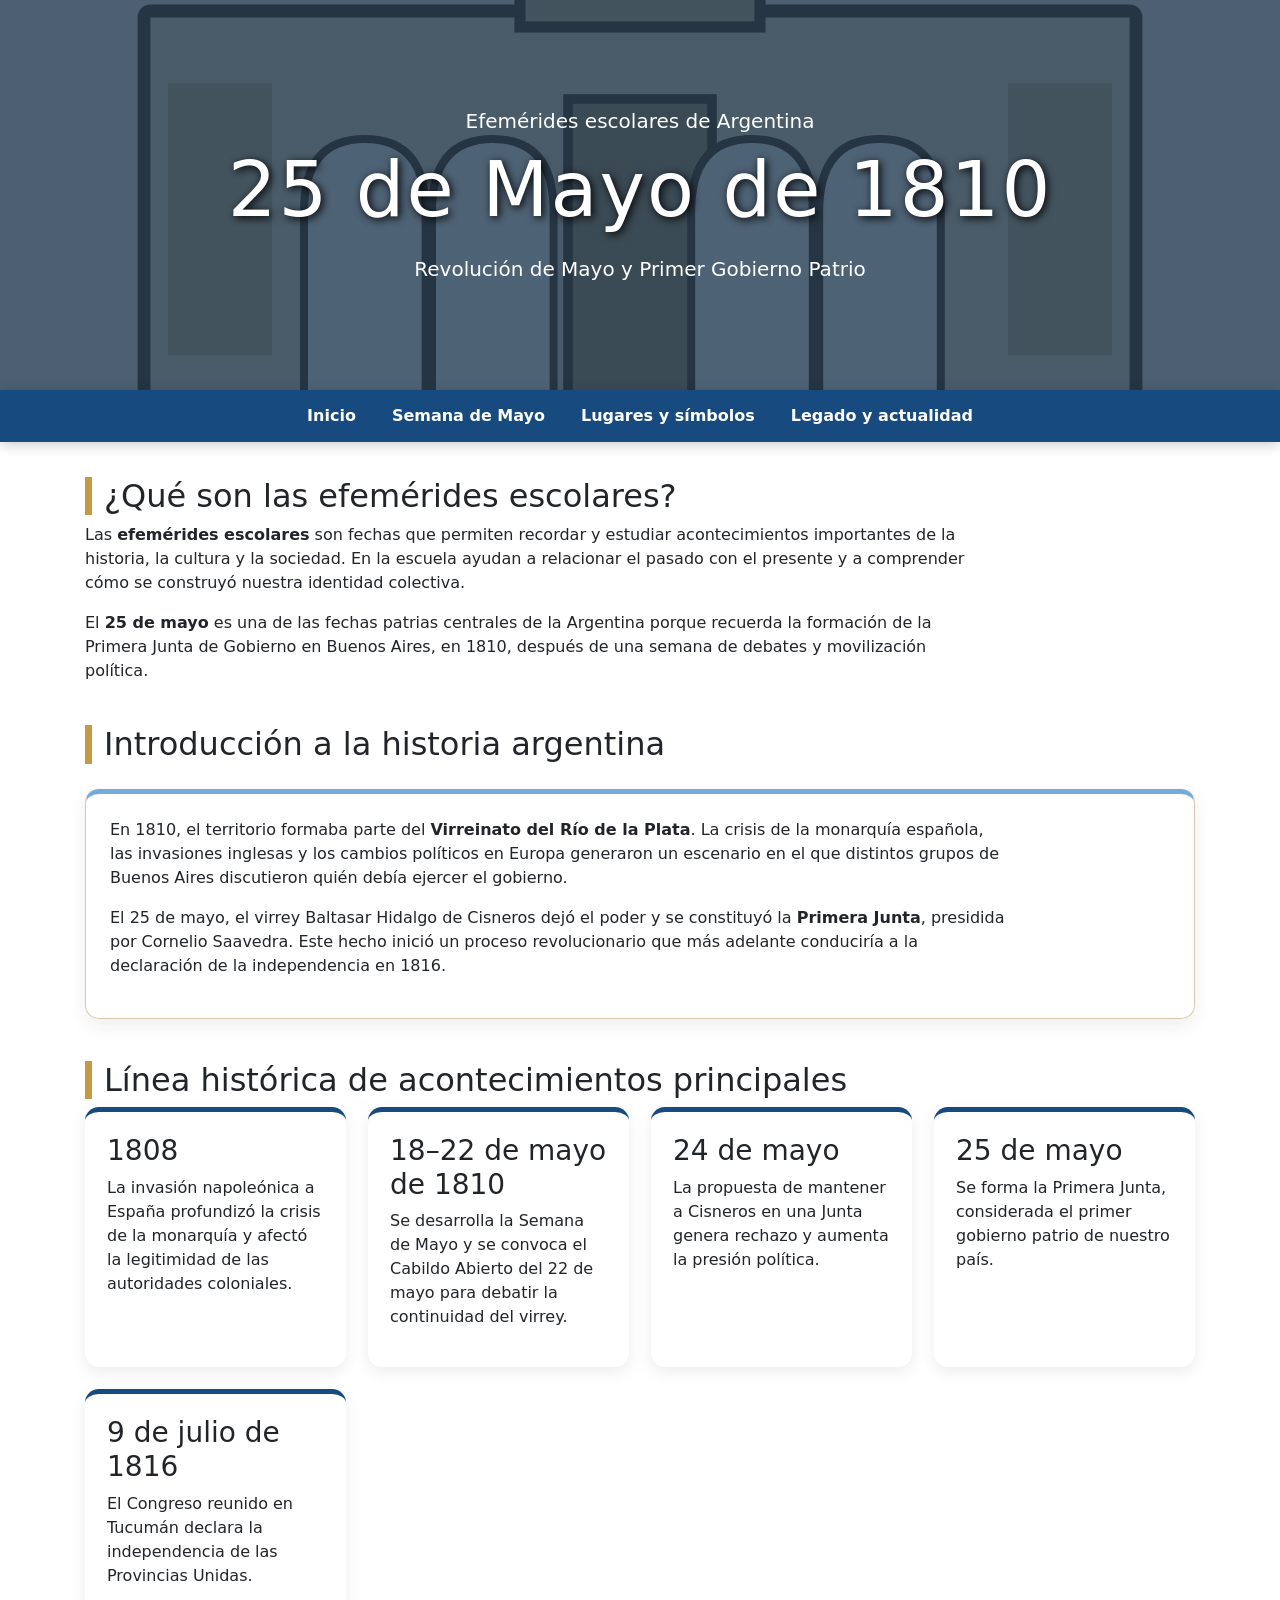
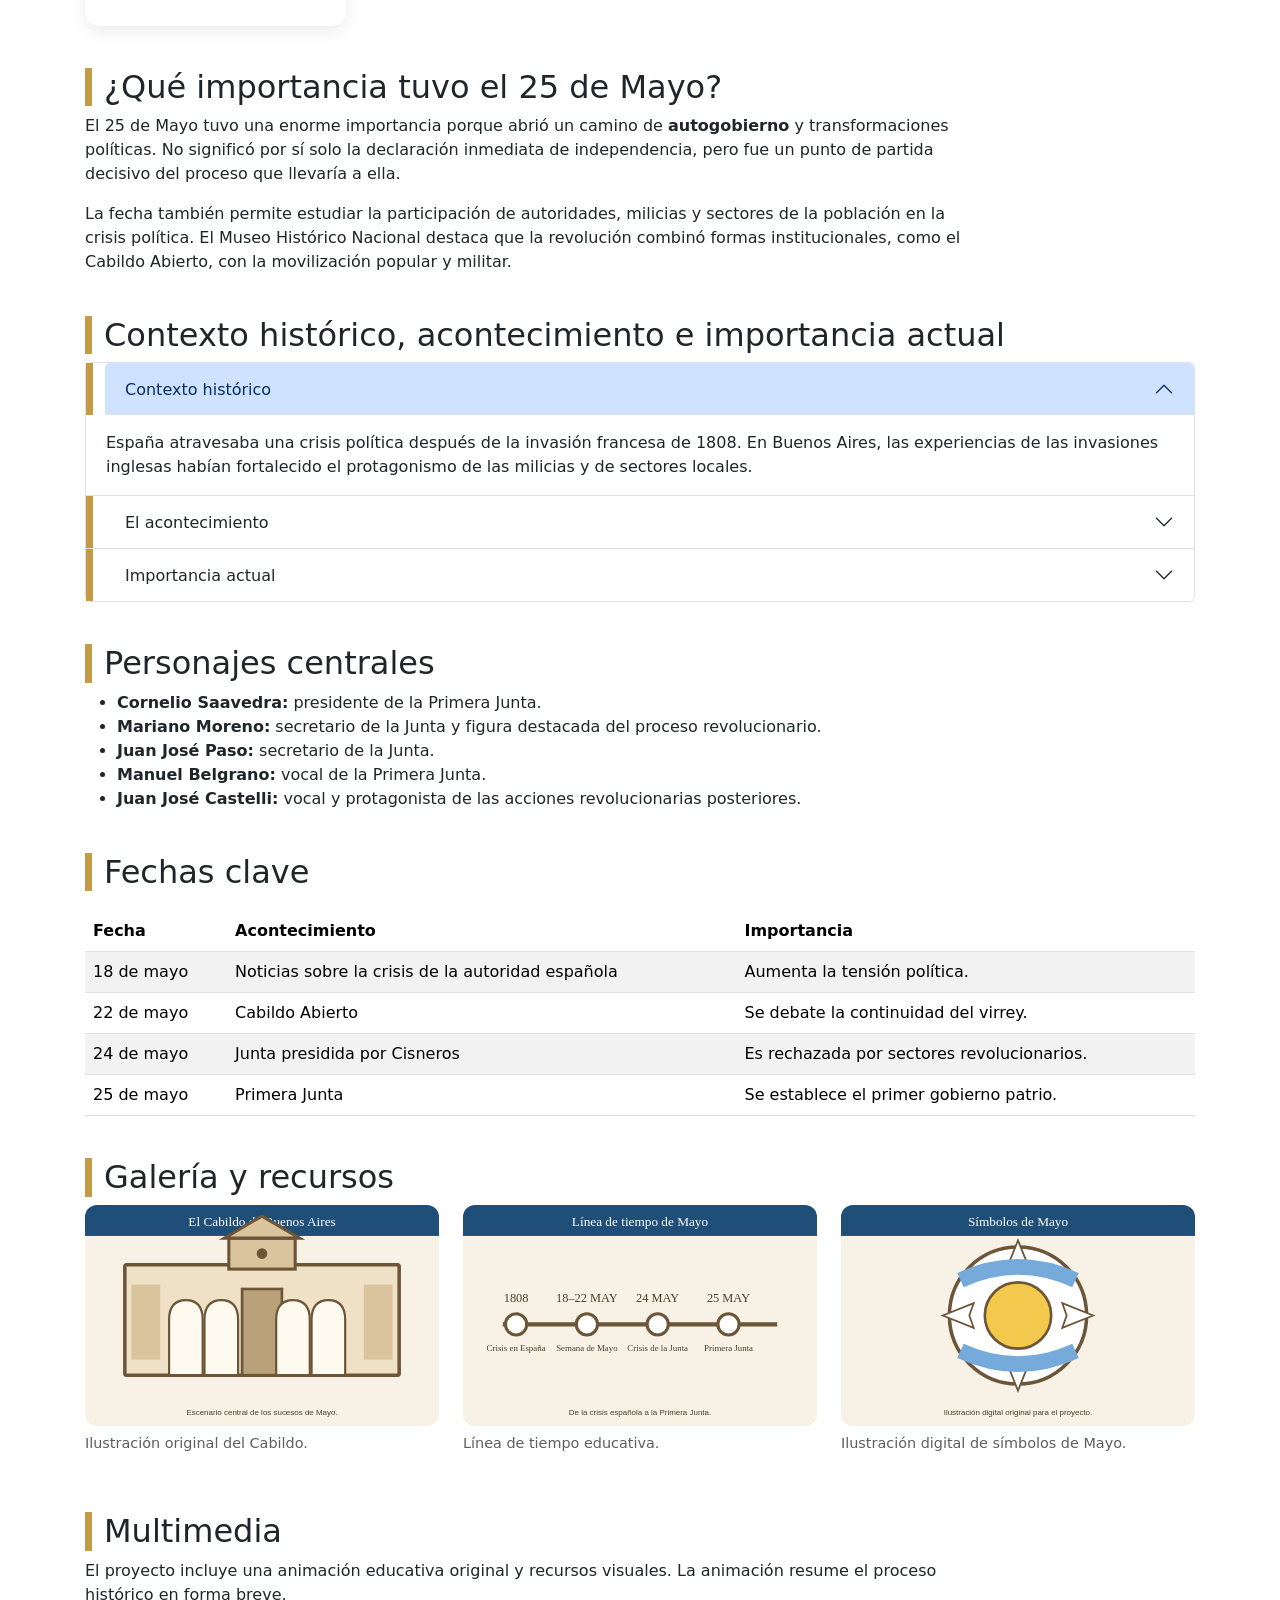
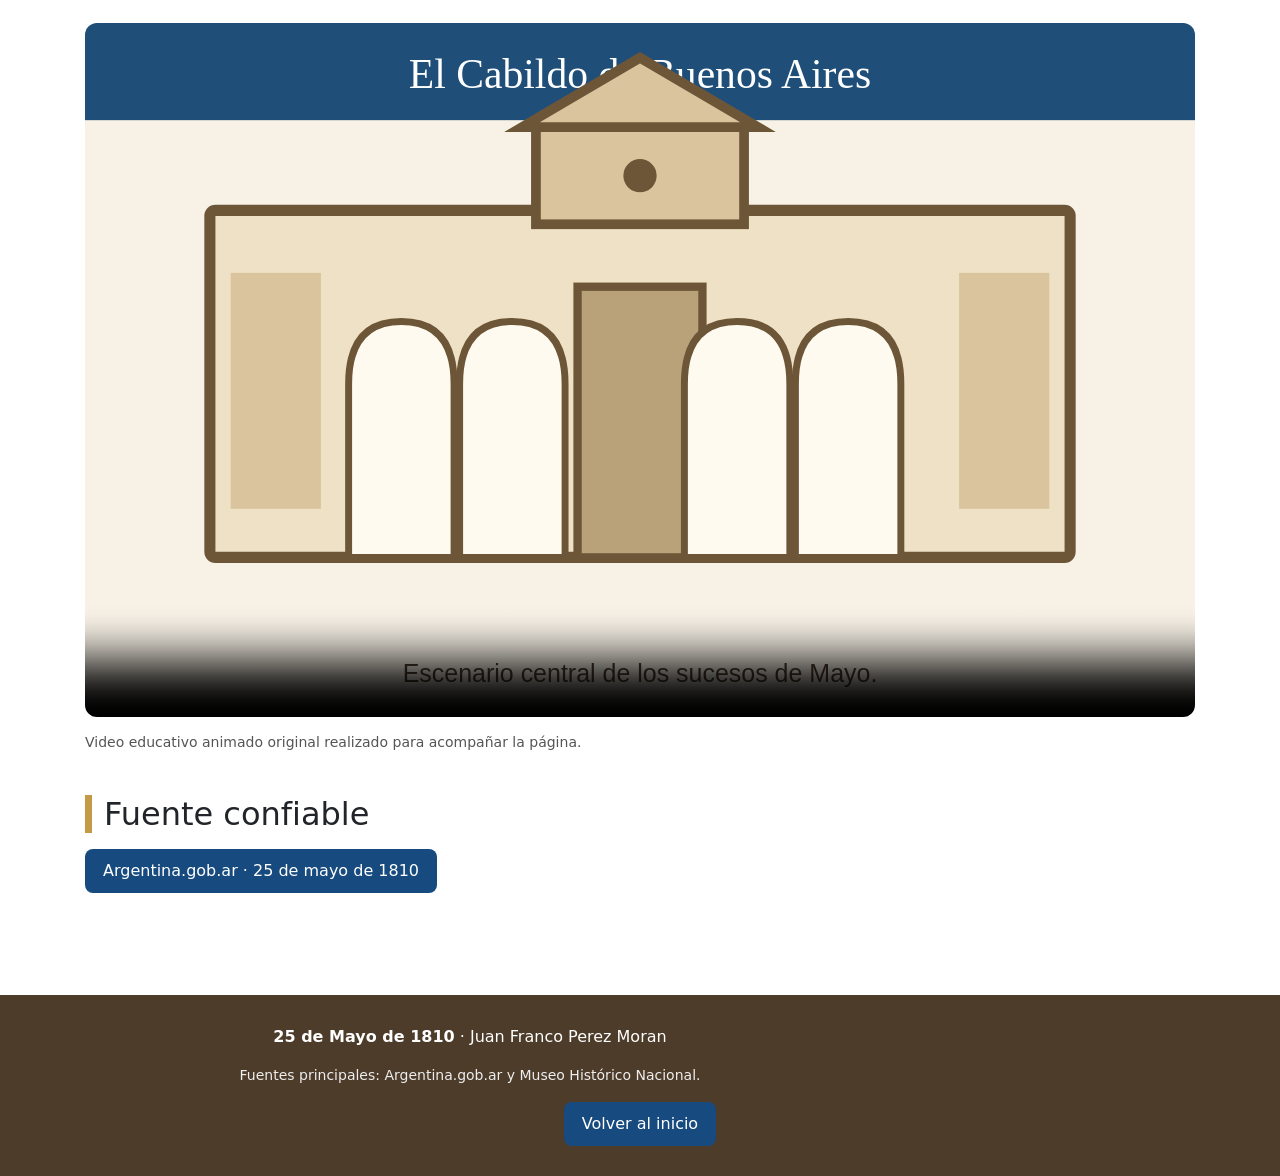
==== index.html @ 248586af "Add files via upload" ====
<!DOCTYPE html>
<html lang="es">
<head>
  <meta charset="UTF-8">
  <meta name="viewport" content="width=device-width, initial-scale=1.0">
  <meta name="description" content="Trabajo práctico sobre el 25 de Mayo y la Revolución de Mayo de 1810.">
  <title>25 de Mayo de 1810 | Inicio</title>
  <link rel="stylesheet" href="css/style.css">
  
<link href="https://cdn.jsdelivr.net/npm/bootstrap@5.3.3/dist/css/bootstrap.min.css" rel="stylesheet">
<script src="https://cdn.jsdelivr.net/npm/bootstrap@5.3.3/dist/js/bootstrap.bundle.min.js"></script>

</head>
<body>
<header class="hero">
  <div>
    <p class="mb-2">Efemérides escolares de Argentina</p>
    <h1>25 de Mayo de 1810</h1>
    <p>Revolución de Mayo y Primer Gobierno Patrio</p>
  </div>
</header>

<nav>
  <div class="nav-inner">
    <a href="index.html">Inicio</a>
    <a href="semana.html">Semana de Mayo</a>
    <a href="lugares.html">Lugares y símbolos</a>
    <a href="legado.html">Legado y actualidad</a>
  </div>
</nav>

<main>
  <section id="introduccion">
    <h2>¿Qué son las efemérides escolares?</h2>
    <p>Las <strong>efemérides escolares</strong> son fechas que permiten recordar y estudiar acontecimientos importantes de la historia, la cultura y la sociedad. En la escuela ayudan a relacionar el pasado con el presente y a comprender cómo se construyó nuestra identidad colectiva.</p>
    <p>El <strong>25 de mayo</strong> es una de las fechas patrias centrales de la Argentina porque recuerda la formación de la Primera Junta de Gobierno en Buenos Aires, en 1810, después de una semana de debates y movilización política.</p>
  </section>

  <section>
    <h2>Introducción a la historia argentina</h2>
    <div class="destacado" id="importancia">
      <p>En 1810, el territorio formaba parte del <strong>Virreinato del Río de la Plata</strong>. La crisis de la monarquía española, las invasiones inglesas y los cambios políticos en Europa generaron un escenario en el que distintos grupos de Buenos Aires discutieron quién debía ejercer el gobierno.</p>
      <p>El 25 de mayo, el virrey Baltasar Hidalgo de Cisneros dejó el poder y se constituyó la <strong>Primera Junta</strong>, presidida por Cornelio Saavedra. Este hecho inició un proceso revolucionario que más adelante conduciría a la declaración de la independencia en 1816.</p>
    </div>
  </section>

  <section>
    <h2>Línea histórica de acontecimientos principales</h2>
    <div class="grid">
      <div class="card-historia"><h3>1808</h3><p>La invasión napoleónica a España profundizó la crisis de la monarquía y afectó la legitimidad de las autoridades coloniales.</p></div>
      <div class="card-historia"><h3>18–22 de mayo de 1810</h3><p>Se desarrolla la Semana de Mayo y se convoca el Cabildo Abierto del 22 de mayo para debatir la continuidad del virrey.</p></div>
      <div class="card-historia"><h3>24 de mayo</h3><p>La propuesta de mantener a Cisneros en una Junta genera rechazo y aumenta la presión política.</p></div>
      <div class="card-historia"><h3>25 de mayo</h3><p>Se forma la Primera Junta, considerada el primer gobierno patrio de nuestro país.</p></div>
      <div class="card-historia"><h3>9 de julio de 1816</h3><p>El Congreso reunido en Tucumán declara la independencia de las Provincias Unidas.</p></div>
    </div>
  </section>

  <section>
    <h2>¿Qué importancia tuvo el 25 de Mayo?</h2>
    <p>El 25 de Mayo tuvo una enorme importancia porque abrió un camino de <strong>autogobierno</strong> y transformaciones políticas. No significó por sí solo la declaración inmediata de independencia, pero fue un punto de partida decisivo del proceso que llevaría a ella.</p>
    <p>La fecha también permite estudiar la participación de autoridades, milicias y sectores de la población en la crisis política. El Museo Histórico Nacional destaca que la revolución combinó formas institucionales, como el Cabildo Abierto, con la movilización popular y militar.</p>
  </section>

  <section>
    <h2>Contexto histórico, acontecimiento e importancia actual</h2>
    <div class="accordion" id="accordionContexto">
      <div class="accordion-item">
        <h2 class="accordion-header"><button class="accordion-button" data-bs-toggle="collapse" data-bs-target="#c1">Contexto histórico</button></h2>
        <div id="c1" class="accordion-collapse collapse show"><div class="accordion-body">España atravesaba una crisis política después de la invasión francesa de 1808. En Buenos Aires, las experiencias de las invasiones inglesas habían fortalecido el protagonismo de las milicias y de sectores locales.</div></div>
      </div>
      <div class="accordion-item">
        <h2 class="accordion-header"><button class="accordion-button collapsed" data-bs-toggle="collapse" data-bs-target="#c2">El acontecimiento</button></h2>
        <div id="c2" class="accordion-collapse collapse"><div class="accordion-body">El 25 de mayo de 1810 se conformó la Primera Junta: Cornelio Saavedra fue presidente; Mariano Moreno y Juan José Paso fueron secretarios; y hubo seis vocales, entre ellos Manuel Belgrano y Juan José Castelli.</div></div>
      </div>
      <div class="accordion-item">
        <h2 class="accordion-header"><button class="accordion-button collapsed" data-bs-toggle="collapse" data-bs-target="#c3">Importancia actual</button></h2>
        <div id="c3" class="accordion-collapse collapse"><div class="accordion-body">La fecha se conmemora como Día de la Revolución de Mayo y Día de la Patria. En la escuela permite reflexionar sobre ciudadanía, participación, soberanía y construcción colectiva.</div></div>
      </div>
    </div>
  </section>

  <section>
    <h2>Personajes centrales</h2>
    <ul>
      <li><strong>Cornelio Saavedra:</strong> presidente de la Primera Junta.</li>
      <li><strong>Mariano Moreno:</strong> secretario de la Junta y figura destacada del proceso revolucionario.</li>
      <li><strong>Juan José Paso:</strong> secretario de la Junta.</li>
      <li><strong>Manuel Belgrano:</strong> vocal de la Primera Junta.</li>
      <li><strong>Juan José Castelli:</strong> vocal y protagonista de las acciones revolucionarias posteriores.</li>
    </ul>
  </section>

  <section>
    <h2>Fechas clave</h2>
    <table class="table table-striped table-hover">
      <thead><tr><th>Fecha</th><th>Acontecimiento</th><th>Importancia</th></tr></thead>
      <tbody>
        <tr><td>18 de mayo</td><td>Noticias sobre la crisis de la autoridad española</td><td>Aumenta la tensión política.</td></tr>
        <tr><td>22 de mayo</td><td>Cabildo Abierto</td><td>Se debate la continuidad del virrey.</td></tr>
        <tr><td>24 de mayo</td><td>Junta presidida por Cisneros</td><td>Es rechazada por sectores revolucionarios.</td></tr>
        <tr><td>25 de mayo</td><td>Primera Junta</td><td>Se establece el primer gobierno patrio.</td></tr>
      </tbody>
    </table>
  </section>

  <section>
    <h2>Galería y recursos</h2>
    <div class="row g-4">
      <div class="col-md-4"><figure><img src="img/cabildo.svg" alt="Ilustración del Cabildo de Buenos Aires"><figcaption>Ilustración original del Cabildo.</figcaption></figure></div>
      <div class="col-md-4"><figure><img src="img/linea_mayo.svg" alt="Línea de tiempo de la Semana de Mayo"><figcaption>Línea de tiempo educativa.</figcaption></figure></div>
      <div class="col-md-4"><figure><img src="img/simbolo_mayo.svg" alt="Símbolos asociados a Mayo"><figcaption>Ilustración digital de símbolos de Mayo.</figcaption></figure></div>
    </div>
  </section>

  <section>
    <h2>Multimedia</h2>
    <p>El proyecto incluye una animación educativa original y recursos visuales. La animación resume el proceso histórico en forma breve.</p>
    <video class="media" controls width="100%" poster="img/cabildo.svg">
      <source src="video/video_25_mayo.mp4" type="video/mp4">
      Tu navegador no puede reproducir este video.
    </video>
    <p class="small mt-2">Video educativo animado original realizado para acompañar la página.</p>
  </section>

  <section>
    <h2>Fuente confiable</h2>
    <p></p>
    <a class="btn-patria" target="_blank" rel="noopener" href="https://www.argentina.gob.ar/node/431366">Argentina.gob.ar · 25 de mayo de 1810</a>
  </section>
</main>

<footer>
  <p><strong>25 de Mayo de 1810</strong> · Juan Franco Perez Moran</p>
  <p class="small" style="color:#eee">Fuentes principales: Argentina.gob.ar y Museo Histórico Nacional.</p>
  <a class="btn-patria" href="index.html">Volver al inicio</a>
</footer>
</body>
</html>
---- css/style.css ----
/* =========================================================
   SITIO WEB: 25 DE MAYO - REVOLUCIÓN DE MAYO
   Hoja de estilos externa
   ========================================================= */

:root {
  --azul: #174a7e;
  --azul-claro: #75aadb;
  --celeste: #dcecf8;
  --crema: #f7f1e6;
  --dorado: #c49a45;
  --marron: #4d3c2a;
  --blanco: #ffffff;
}

* { box-sizing: border-box; }

html { scroll-behavior: smooth; }

body {
  margin: 0;
  background: var(--crema);
  color: #252525;
  font-family: Georgia, "Times New Roman", serif;
  line-height: 1.7;
}

header {
  /* Fondo de imagen solicitado en la consigna */
  background:
    linear-gradient(rgba(10, 40, 70, .72), rgba(10, 40, 70, .72)),
    url("../img/cabildo.svg") center/cover no-repeat;
  min-height: 390px;
  display: flex;
  align-items: center;
  justify-content: center;
  text-align: center;
  padding: 50px 20px;
  color: white;
}

.hero h1 {
  font-size: clamp(2.4rem, 6vw, 4.8rem);
  margin: 0;
  letter-spacing: 2px;
  text-shadow: 2px 2px 8px #000;
}

.hero p {
  font-size: 1.25rem;
  max-width: 850px;
  margin: 18px auto;
}

nav {
  /* Fondo de color en el Nav */
  background: var(--azul);
  position: sticky;
  top: 0;
  z-index: 1000;
  box-shadow: 0 3px 12px rgba(0,0,0,.2);
}

.nav-inner {
  max-width: 1150px;
  margin: auto;
  display: flex;
  flex-wrap: wrap;
  justify-content: center;
}

nav a {
  color: white;
  text-decoration: none;
  padding: 14px 18px;
  font-weight: bold;
}

nav a:hover { background: #0d3459; }

main {
  max-width: 1150px;
  margin: auto;
  padding: 35px 20px 60px;
}

section {
  margin-bottom: 42px;
}

h2 {
  color: var(--azul);
  border-left: 7px solid var(--dorado);
  padding-left: 12px;
}

h3 { color: var(--marron); }

p { max-width: 900px; }

.destacado {
  background: white;
  border: 1px solid #d8c9ad;
  border-radius: 14px;
  padding: 24px;
  margin: 25px 0;
  box-shadow: 0 6px 18px rgba(50,40,20,.08);
}

#importancia {
  border-top: 5px solid var(--azul-claro);
}

.grid {
  display: grid;
  grid-template-columns: repeat(auto-fit, minmax(260px, 1fr));
  gap: 22px;
}

.card-historia {
  background: white;
  border-radius: 14px;
  padding: 22px;
  border-top: 5px solid var(--azul);
  box-shadow: 0 5px 16px rgba(0,0,0,.08);
}

img, .media {
  max-width: 100%;
  border-radius: 12px;
}

figure { margin: 0; }

figcaption {
  font-size: .9rem;
  color: #5e5e5e;
  margin-top: 7px;
}

table {
  width: 100%;
  border-collapse: collapse;
  background: white;
  margin: 20px 0;
}

th, td {
  padding: 13px;
  border: 1px solid #cfc3ae;
  text-align: left;
}

th {
  background: var(--azul);
  color: white;
}

blockquote {
  border-left: 5px solid var(--dorado);
  background: #fff;
  padding: 18px 22px;
  margin: 25px 0;
  font-style: italic;
}

footer {
  /* Fondo de color en el Footer */
  background: var(--marron);
  color: white;
  text-align: center;
  padding: 30px 20px;
}

.btn-patria {
  display: inline-block;
  background: var(--azul);
  color: white;
  padding: 10px 18px;
  border-radius: 8px;
  text-decoration: none;
  border: none;
  cursor: pointer;
}

.btn-patria:hover { background: #0d3459; }

.ia-badge {
  display: inline-block;
  background: #ece3cf;
  color: #4d3c2a;
  border-radius: 30px;
  padding: 5px 12px;
  font-size: .8rem;
  font-weight: bold;
}

.timeline {
  border-left: 5px solid var(--azul);
  margin: 25px 0;
  padding-left: 25px;
}

.timeline article {
  margin-bottom: 25px;
  position: relative;
}

.timeline article::before {
  content: "";
  width: 15px;
  height: 15px;
  background: var(--dorado);
  border: 3px solid white;
  border-radius: 50%;
  position: absolute;
  left: -35px;
  top: 7px;
}

.small { font-size: .92rem; color: #555; }

@media (max-width: 650px) {
  nav a { padding: 10px 11px; font-size: .9rem; }
  header { min-height: 330px; }
  .hero h1 { font-size: 2.5rem; }
}
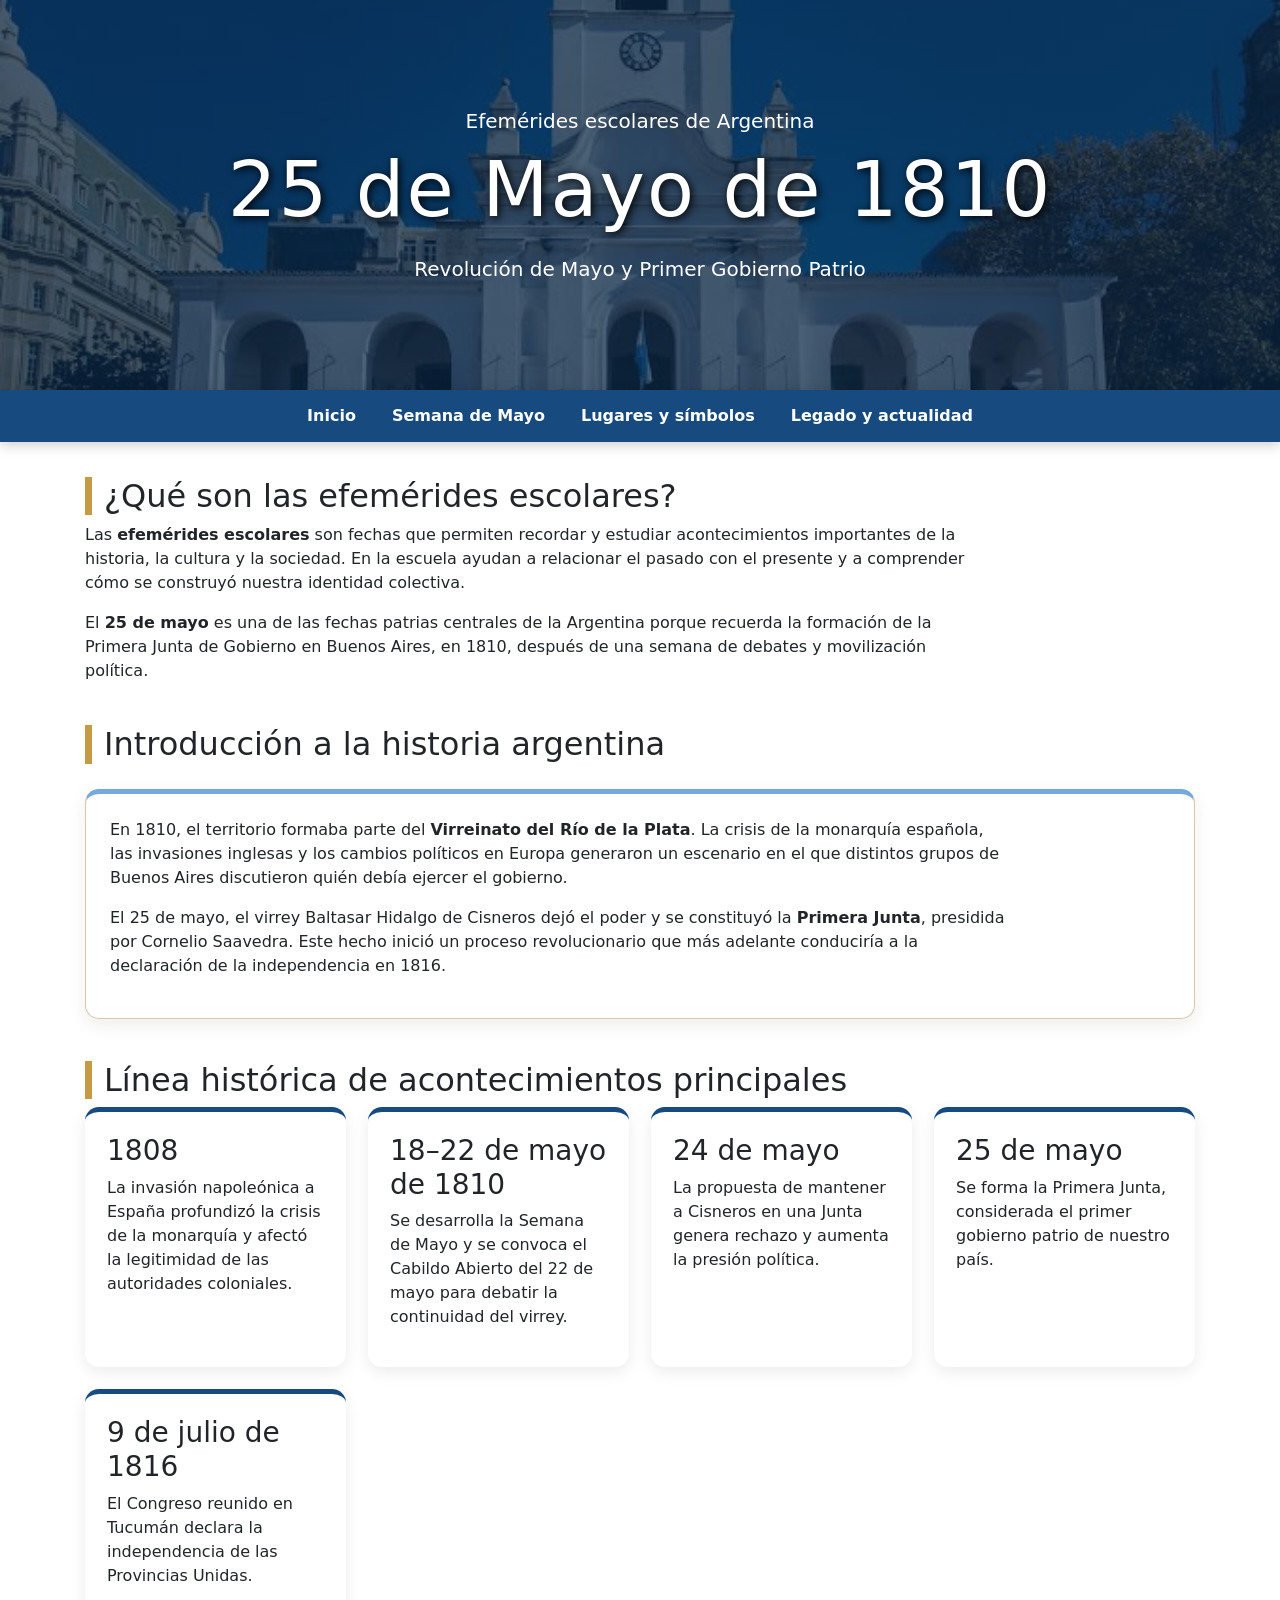
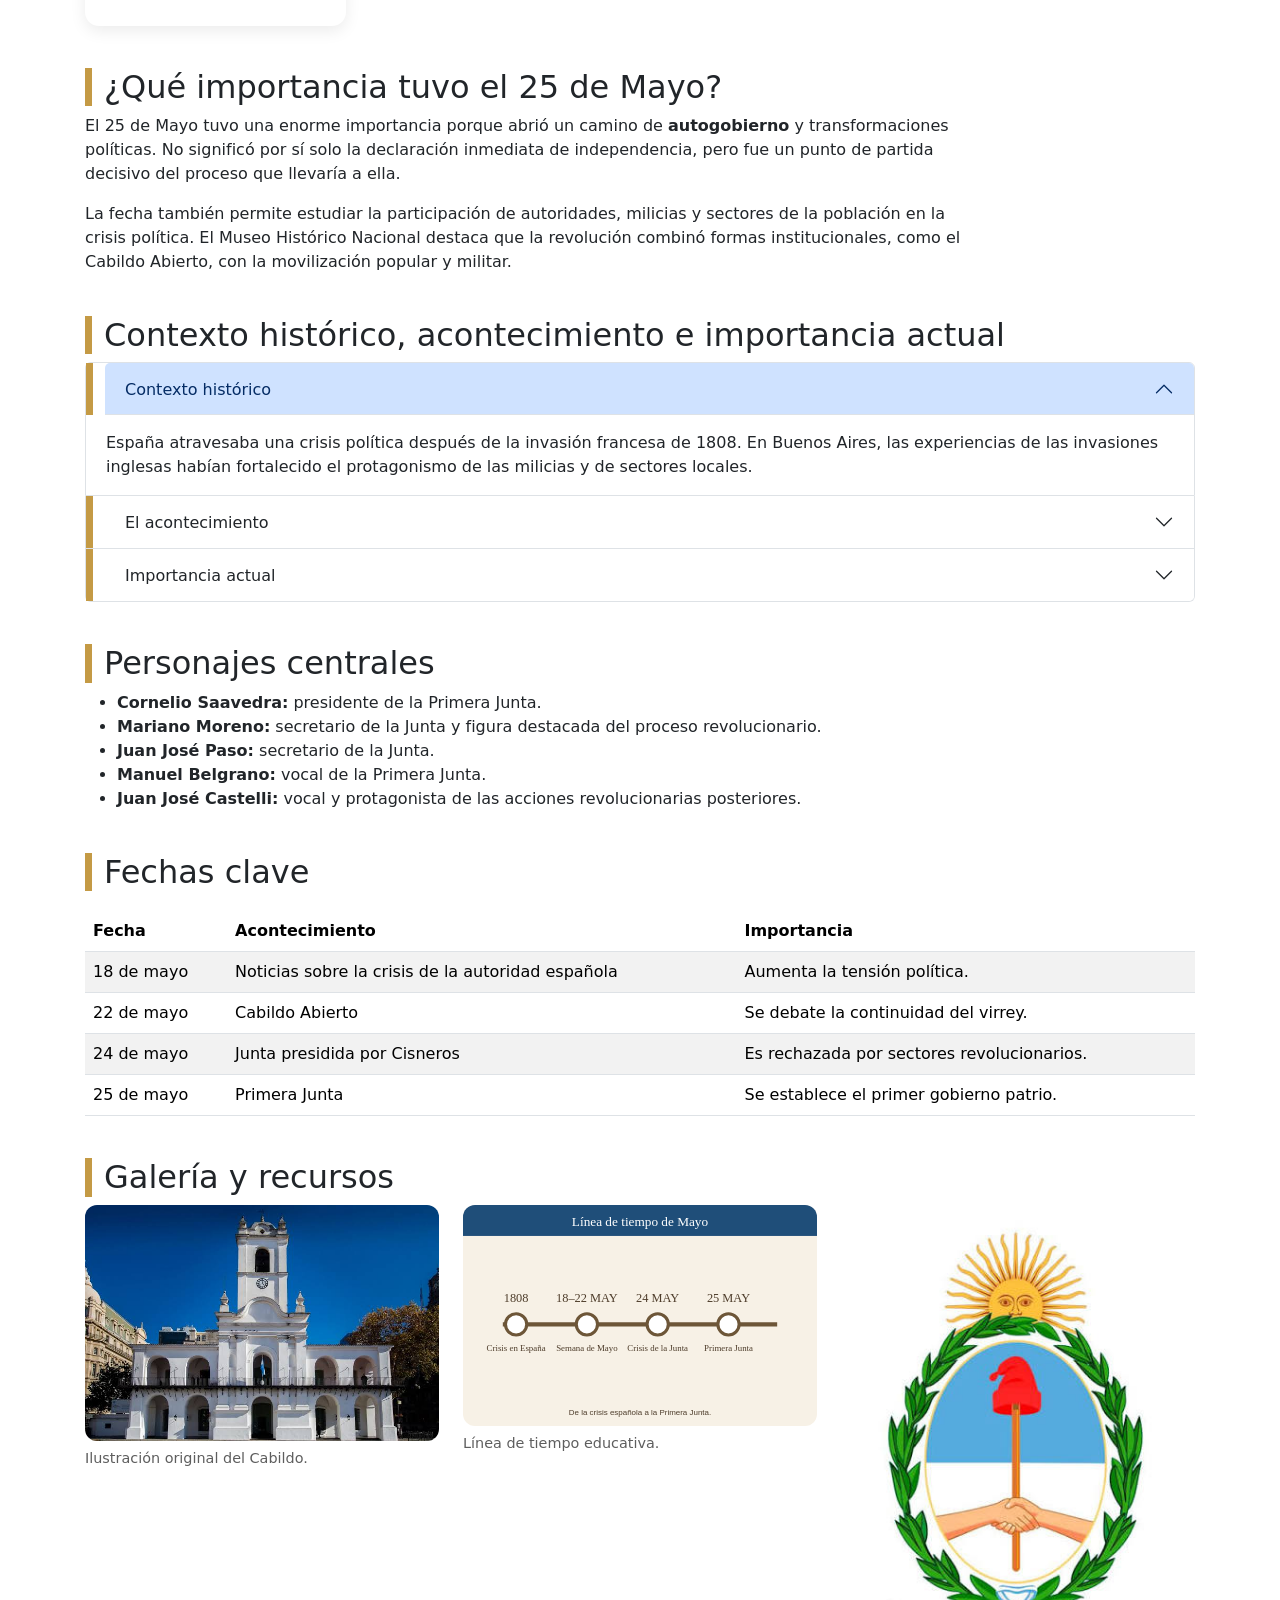
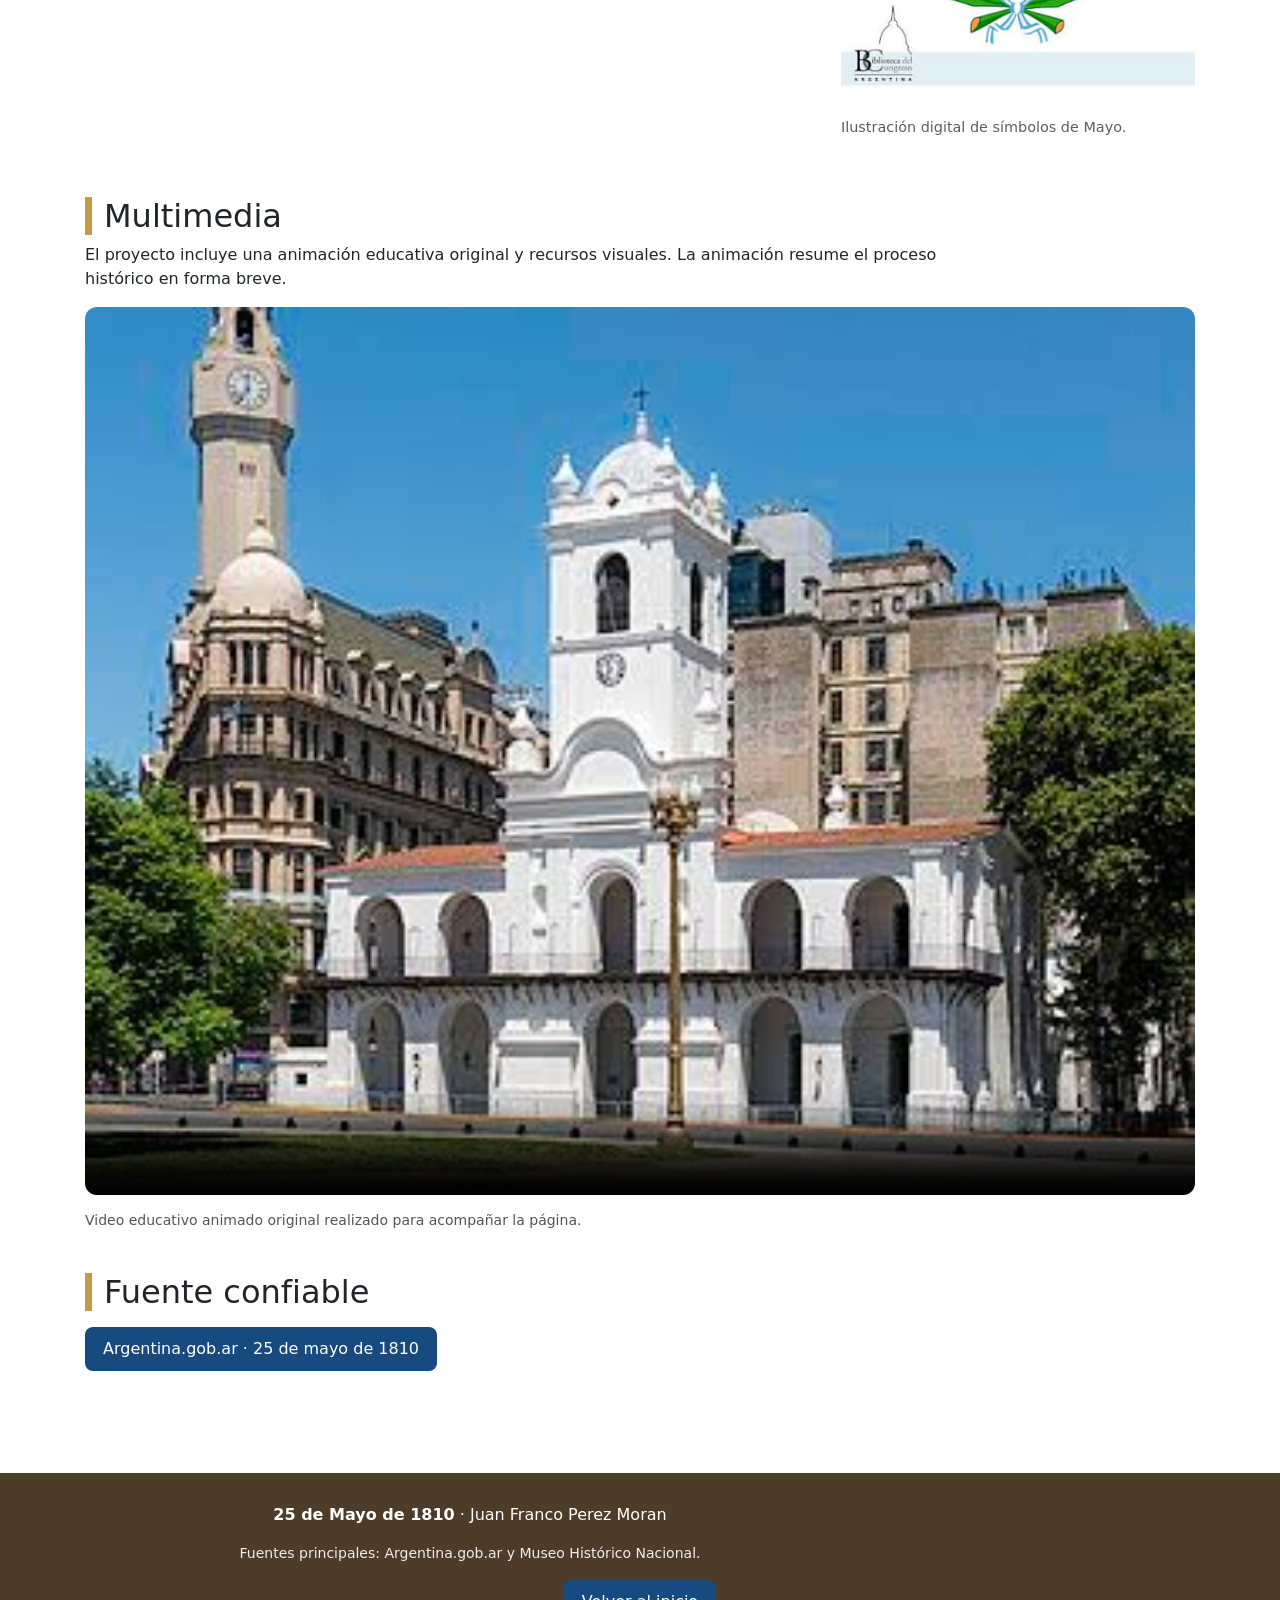
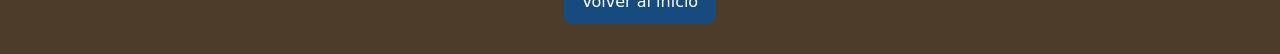
==== commit cb994ece: "Add files via upload" ====
--- a/index.html
+++ b/index.html
@@ -106,16 +106,16 @@
   <section>
     <h2>Galería y recursos</h2>
     <div class="row g-4">
-      <div class="col-md-4"><figure><img src="img/cabildo.svg" alt="Ilustración del Cabildo de Buenos Aires"><figcaption>Ilustración original del Cabildo.</figcaption></figure></div>
+      <div class="col-md-4"><figure><img src="img/Cabildo bien.jpg" alt="Ilustración del Cabildo de Buenos Aires"><figcaption>Ilustración original del Cabildo.</figcaption></figure></div>
       <div class="col-md-4"><figure><img src="img/linea_mayo.svg" alt="Línea de tiempo de la Semana de Mayo"><figcaption>Línea de tiempo educativa.</figcaption></figure></div>
-      <div class="col-md-4"><figure><img src="img/simbolo_mayo.svg" alt="Símbolos asociados a Mayo"><figcaption>Ilustración digital de símbolos de Mayo.</figcaption></figure></div>
+      <div class="col-md-4"><figure><img src="img/mayoescudo.jpg" alt="Símbolos asociados a Mayo"><figcaption>Ilustración digital de símbolos de Mayo.</figcaption></figure></div>
     </div>
   </section>
 
   <section>
     <h2>Multimedia</h2>
     <p>El proyecto incluye una animación educativa original y recursos visuales. La animación resume el proceso histórico en forma breve.</p>
-    <video class="media" controls width="100%" poster="img/cabildo.svg">
+    <video class="media" controls width="100%" poster="img/otrocabildo.jpg">
       <source src="video/video_25_mayo.mp4" type="video/mp4">
       Tu navegador no puede reproducir este video.
     </video>
--- a/css/style.css
+++ b/css/style.css
@@ -30,7 +30,7 @@
   /* Fondo de imagen solicitado en la consigna */
   background:
     linear-gradient(rgba(10, 40, 70, .72), rgba(10, 40, 70, .72)),
-    url("../img/cabildo.svg") center/cover no-repeat;
+    url("../img/Cabildo\ bien.jpg") center/cover no-repeat;
   min-height: 390px;
   display: flex;
   align-items: center;
